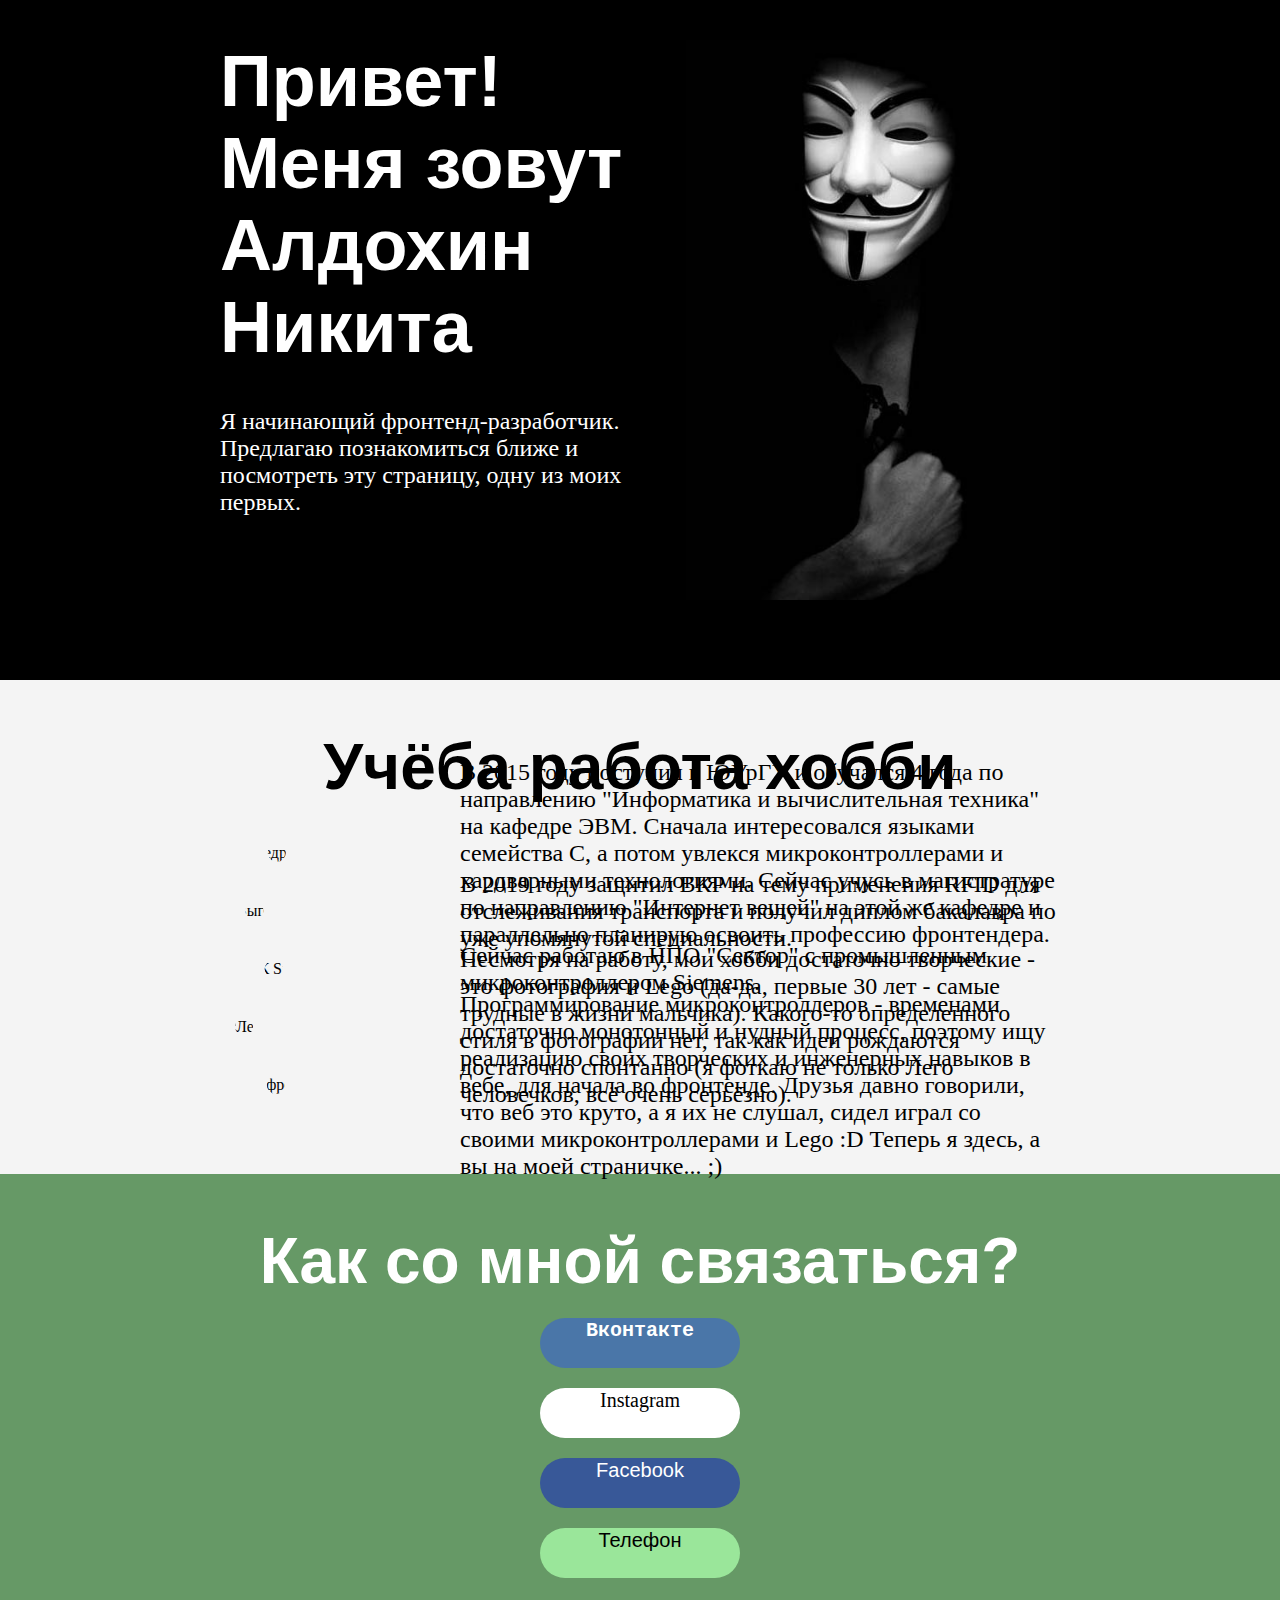
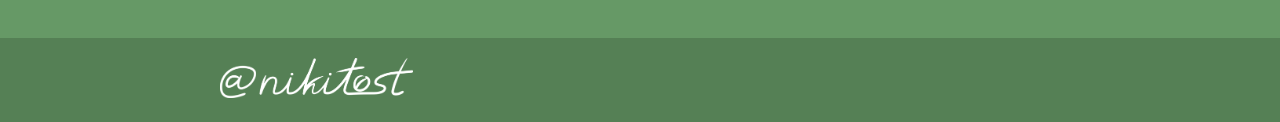
==== index.html @ 1ca99ff4 "page v01" ====
<!DOCTYPE html PUBLIC "-//W3C//DTD XHTML 1.0 Strict//EN" "http://www.w3.org/TR/xhtml1/DTD/xhtml1-strict.dtd">
<html>
<head>
	<title>nikitost's page</title>
	<link rel="stylesheet" type="text/css" href="style.css">
	<script src="script.js"></script>
</head>
<body>
	<main>
		<section id="aboutmesect">
			<div>
				<img src="images/anon.jpg">
				<h1>Привет! Меня зовут <br>Алдохин Никита</h1>
				<p>Я начинающий фронтенд-разработчик. Предлагаю познакомиться ближе и посмотреть эту страницу, одну из моих первых.</p>
			</div>
		</section>
		<section id="workandstudysect">
			<h2>Учёба работа хобби</h2>
			<div class="storypart">
				<img src="https://comp.susu.ru/wp-content/uploads/2019/09/%d0%a0%d0%b5%d1%81%d1%83%d1%80%d1%81-1.png" alt="Кафедра ЭВМ">
				<p>В 2015 году поступил в ЮУрГУ и обучался 4 года по направлению "Информатика и вычислительная техника" на кафедре ЭВМ. Сначала интересовался языками семейства C, а потом увлекся микроконтроллерами и хардварными технологиями. Сейчас учусь в магистратуре по направлению "Интернет вещей" на этой же кафедре и параллельно планирую освоить профессию фронтендера.</p>
			</div>
			<div class="storypart">
				<img src="https://sun9-12.userapi.com/c205224/v205224521/74232/CGSsQVd4i_8.jpg" alt="Выпуск">
				<p>В 2019 году защитил ВКР на тему применения RFID для отслеживания транспорта и получил диплом бакалавра по уже упомянутой специальности.</p>
			</div>
			<div class="storypart">
				<img src="https://sun9-49.userapi.com/c205224/v205224521/7423a/NIl-otH6NFU.jpg" alt="ПЛК Siemens">
				<p>Сейчас работаю в НПО "Сектор" с промышленным микроконтроллером Siemens.</p>
			</div>
			<div class="storypart">
				<img src="https://sun9-4.userapi.com/c205224/v205224521/7422b/O94d4QjmPpI.jpg" alt="Лего">
				<p>Несмотря на работу, мои хобби достаточно творческие - это фотография и Lego (да-да, первые 30 лет - самые трудные в жизни мальчика). Какого-то определенного стиля в фотографии нет, так как идеи рождаются достаточно спонтанно (я фоткаю не только Лего человечков, всё очень серьёзно).</p>
			</div>
			<div class="storypart">
				<img src="https://sun9-4.userapi.com/c205224/v205224521/74223/MdBMoVXqFVc.jpg" alt="Веб фронтенд">
				<p>Программирование микроконтроллеров - временами достаточно монотонный и нудный процесс, поэтому ищу реализацию своих творческих и инженерных навыков в вебе, для начала во фронтенде. Друзья давно говорили, что веб это круто, а я их не слушал, сидел играл со своими микроконтроллерами и Lego :D Теперь я здесь, а вы на моей страничке... ;)</p>
			</div>
		</section>
		<section id="contactssect">
			<h2>Как со мной связаться?</h2>
			<div class="ContactLinks">
				<button id="vk" type="button" onClick='window.open("http://vk.com/nikit0st", "_blank")'>Вконтакте</button>
				<button id="inst" type="button" onClick='window.open("http://instagram.com/nikit0st", "_blank")'>Instagram</button>
				<button id="fb" type="button" onClick='window.open("http://facebook.com/nikita.aldokhin.3", "_blank")'>Facebook</button>
				<button id="numb" type="button" onclick="showHide('PhoneNumber')">Телефон</button>
				<div id="PhoneNumber"> +7(950)722-71-17</div>
			</div>
		</section>
		<footer>
			<img src="images/sign_v03_WHT.png" width="193" height="40" alt="(с)nikitost">
		</footer>
	</main>
</body>
---- style.css ----
h1 {margin: 0; font-family: sans-serif;	font-size: 72px; max-width: 720px; }
h2 {margin: 10px; font-family: sans-serif; font-size: 64px; text-align: center;}
p {font-family: Verdana; font-size: 24px;}
header{padding: 20px 220px; color: white; background-color: rgb(51,51,102);}
footer{padding: 20px 220px; color: white; background-color: rgb(85, 128, 85);}
html, body { margin: 0;	min-width: 1280px;}
section{padding: 40px 220px;}

#aboutmesect{
	height: 600px;
	color: white;
	background-color: black;
	position: relative;
}
#aboutmesect p{
	margin: 0 380px 40px 0;
	max-width: 720px;
	position: relative;
}
#aboutmesect h1{
	position: relative;
	margin: -560px 400px 40px 0;
}
#aboutmesect img{
	display: block;
	margin-left: auto;
	margin-right: 0;
	max-height: 560px;
}
#aboutmesect div{
	margin: 0 auto;
	max-width: 1400px;
}
#workandstudysect{
	background-color: rgb(244,244,244);
}
.storypart{
	position: relative;
	margin: 40px auto;
	max-width: 1400px;
}
.storypart img {
	max-width: 200px;
	max-height: 200px;
	clip-path: circle();
}
.storypart p {
	margin: 0;
	position: absolute;
    top: 50%;
    transform: translateY(-50%);
    left: 240px;
}
#contactssect{
	color: white;
	background-color: rgb(102,153,102);
}
#vk, #inst, #fb, #numb{
	height: 50px;
	width: 200px;
	border-radius: 50px 50px;
	border-style: none;
 	outline: none;
	font-size: 20px;
	display: flex;
    justify-content: center;
    margin: 20px auto;
    cursor: pointer;
}
#vk{ background-color: #4a76a8; color: white; font-family: monospace; font-weight: 900;}
#inst{ background-color: #fff; color: black; font-family: cursive; font-weight: 300;}
#fb { background-color: #385898; color: white; font-family: sans-serif;font-weight: 500;}
#numb { background-color: #9AE69A; color: black; font-family: sans-serif;}
.ContactLinks{
	margin: 0 auto;
	max-width: 1400px;
}
#PhoneNumber{
	position: relative;
	top: 0px;
	font-family: Verdana;
	font-size: 24px;
	margin: 20px auto;
	text-align: center;
	display: none;
}
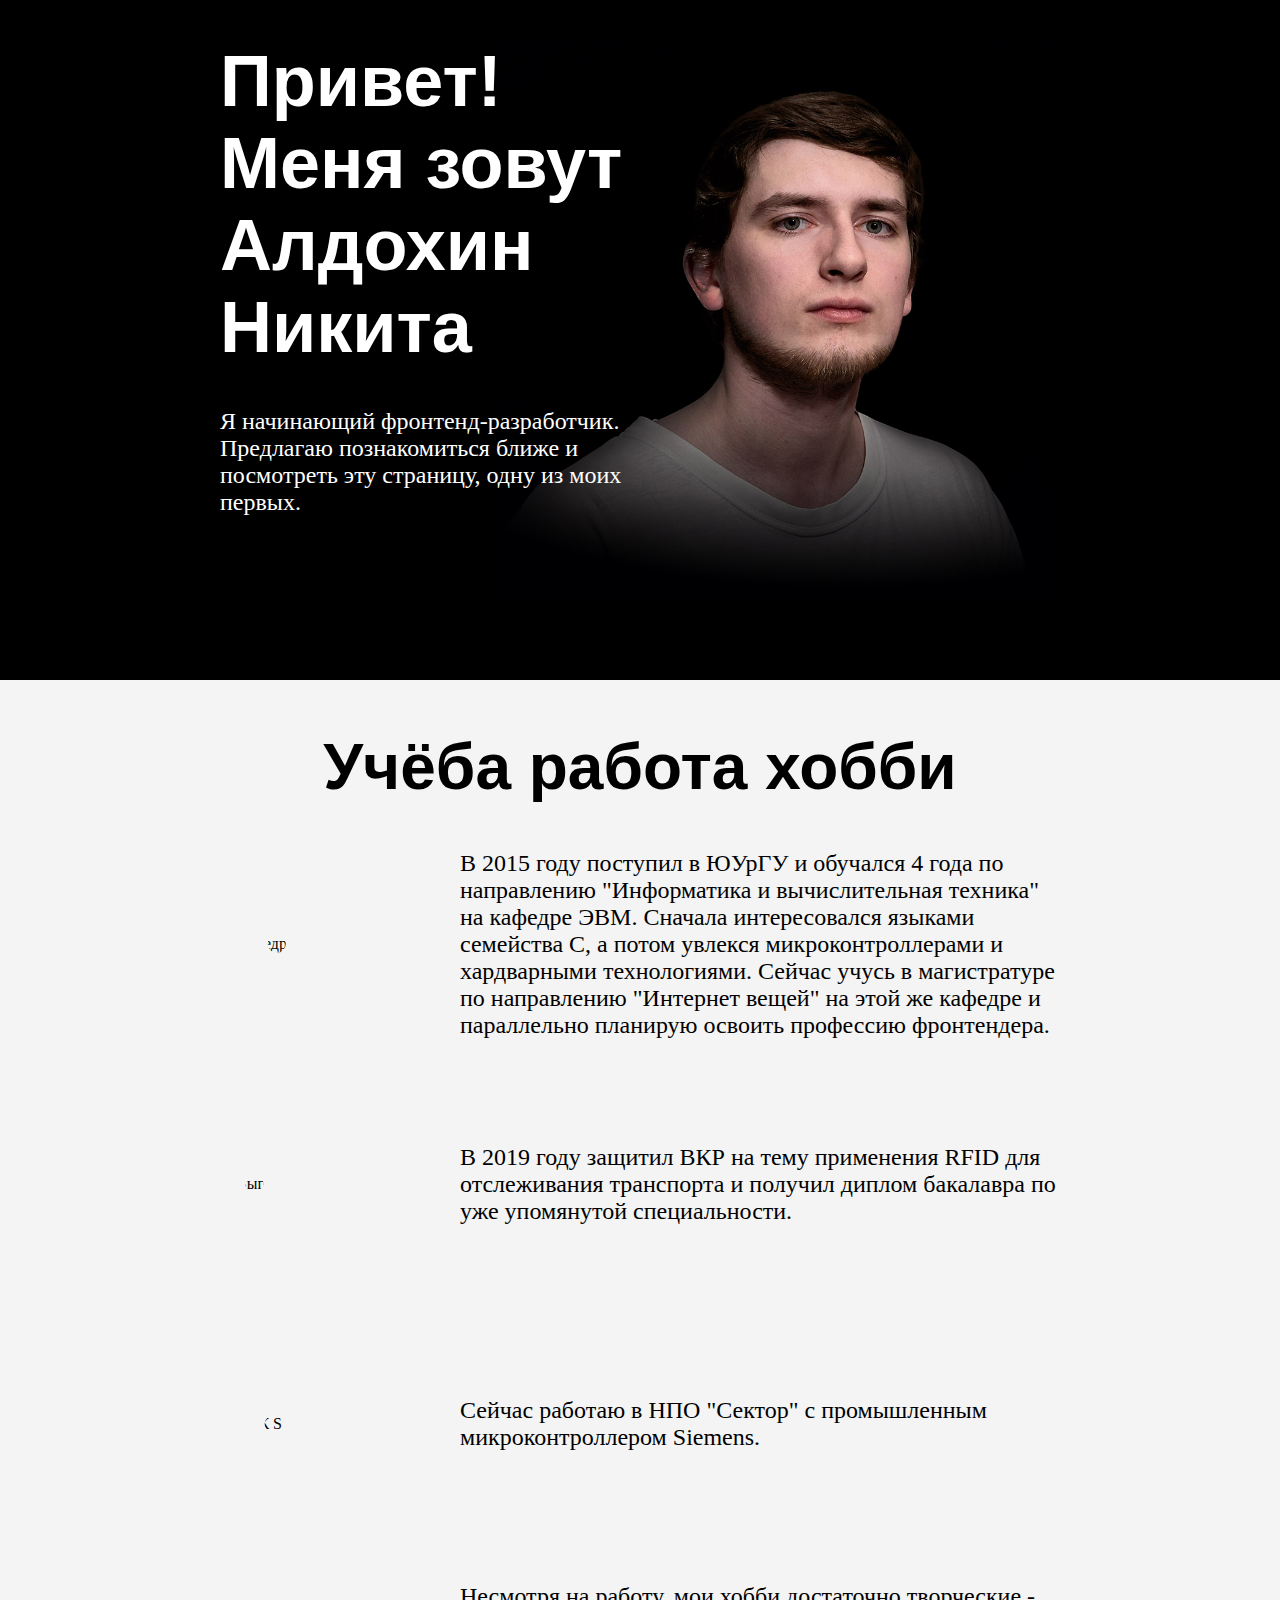
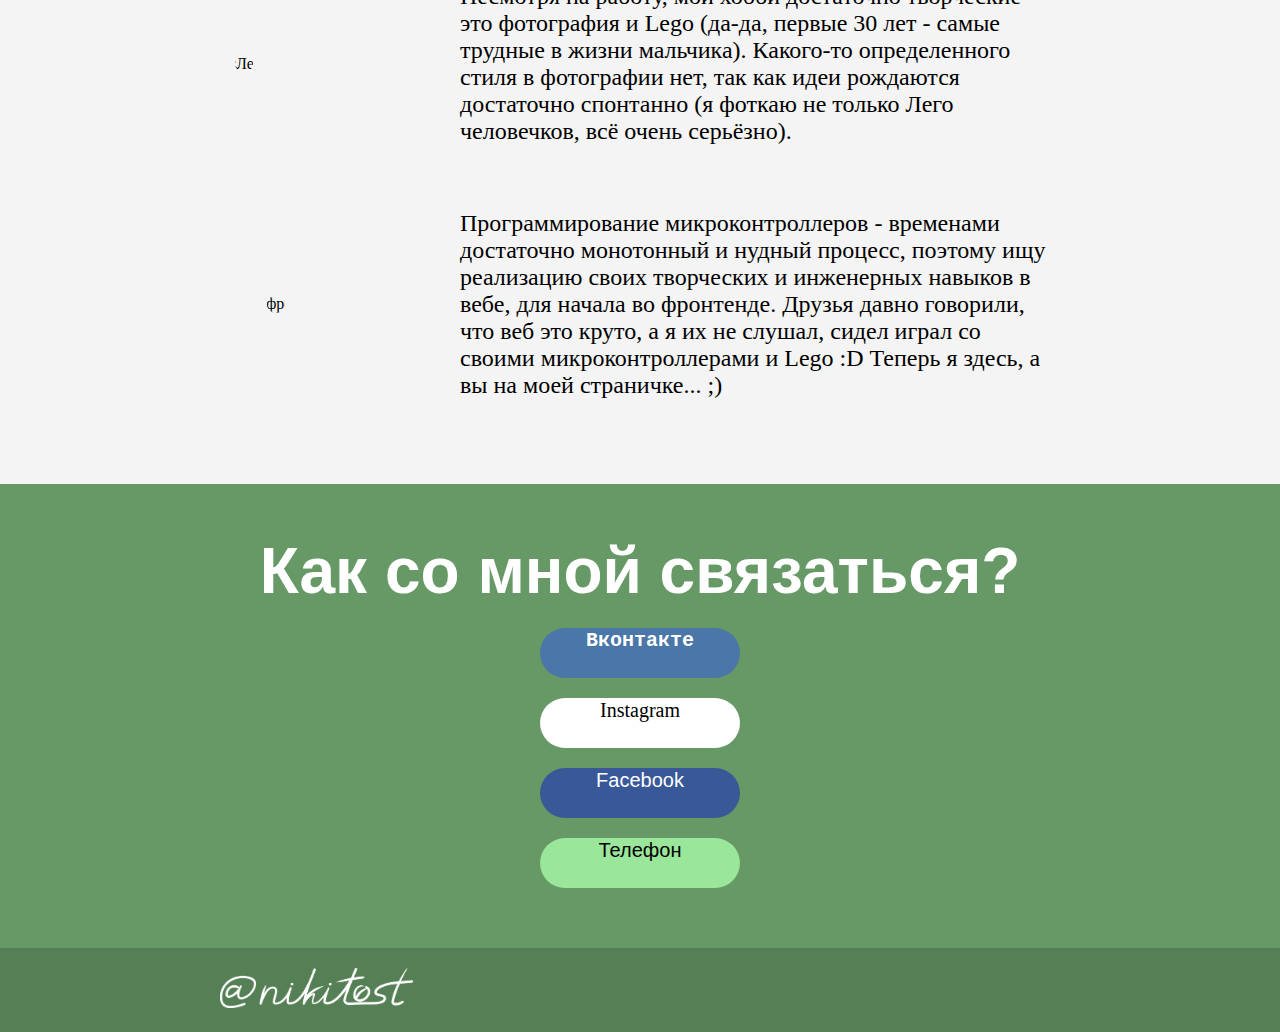
==== commit 8b971633: "Update index.html" ====
--- a/index.html
+++ b/index.html
@@ -2,6 +2,7 @@
 <html>
 <head>
 	<title>nikitost's page</title>
+	<meta name="viewport" content="width=device-width">
 	<link rel="stylesheet" type="text/css" href="style.css">
 	<script src="script.js"></script>
 </head>
@@ -9,7 +10,7 @@
 	<main>
 		<section id="aboutmesect">
 			<div>
-				<img src="images/anon.jpg">
+				<img src="images/myph.jpg">
 				<h1>Привет! Меня зовут <br>Алдохин Никита</h1>
 				<p>Я начинающий фронтенд-разработчик. Предлагаю познакомиться ближе и посмотреть эту страницу, одну из моих первых.</p>
 			</div>
@@ -51,4 +52,4 @@
 			<img src="images/sign_v03_WHT.png" width="193" height="40" alt="(с)nikitost">
 		</footer>
 	</main>
-</body>+</body>
--- a/style.css
+++ b/style.css
@@ -7,7 +7,7 @@
 section{padding: 40px 220px;}
 
 #aboutmesect{
-	height: 600px;
+	min-height: 600px;
 	color: white;
 	background-color: black;
 	position: relative;
@@ -15,10 +15,8 @@
 #aboutmesect p{
 	margin: 0 380px 40px 0;
 	max-width: 720px;
-	position: relative;
 }
 #aboutmesect h1{
-	position: relative;
 	margin: -560px 400px 40px 0;
 }
 #aboutmesect img{
@@ -38,17 +36,19 @@
 	position: relative;
 	margin: 40px auto;
 	max-width: 1400px;
+	min-height: 200px;
+	display: flex;
+  	align-items: center;
+  	/*justify-content: center;*/
 }
 .storypart img {
 	max-width: 200px;
 	max-height: 200px;
 	clip-path: circle();
+	position: absolute;
 }
 .storypart p {
-	margin: 0;
-	position: absolute;
-    top: 50%;
-    transform: translateY(-50%);
+	margin: 0 0 0 240px;
     left: 240px;
 }
 #contactssect{
@@ -83,4 +83,16 @@
 	margin: 20px auto;
 	text-align: center;
 	display: none;
-}+}
+
+@media screen and (max-width: 1240px){
+	html, body { margin: 0;	min-width: 1020px;} section{padding: 40px 60px;} footer{padding: 20px 60px;}
+	#vk, #inst, #fb, #numb{	height: 65px; width: 260px; border-radius: 64px 64px; font-size: 26px; margin: 25px auto;}
+	.storypart{	margin: 60px auto;}
+	}
+@media screen and (max-width: 400px){
+	html, body { margin: 0;	min-width: 932px;} section{padding: 40px 30px;} footer{padding: 20px 30px;}
+	#vk, #inst, #fb, #numb{	height: 100px; width: 400px; border-radius: 100px 100px; font-size: 48px; margin: 40px auto;}
+	h1 {font-size: 82px;}	h2 {font-size: 72px;}	p {font-size: 36px; line-height: 1.5;}
+	.storypart {margin: 100px auto;}
+}
